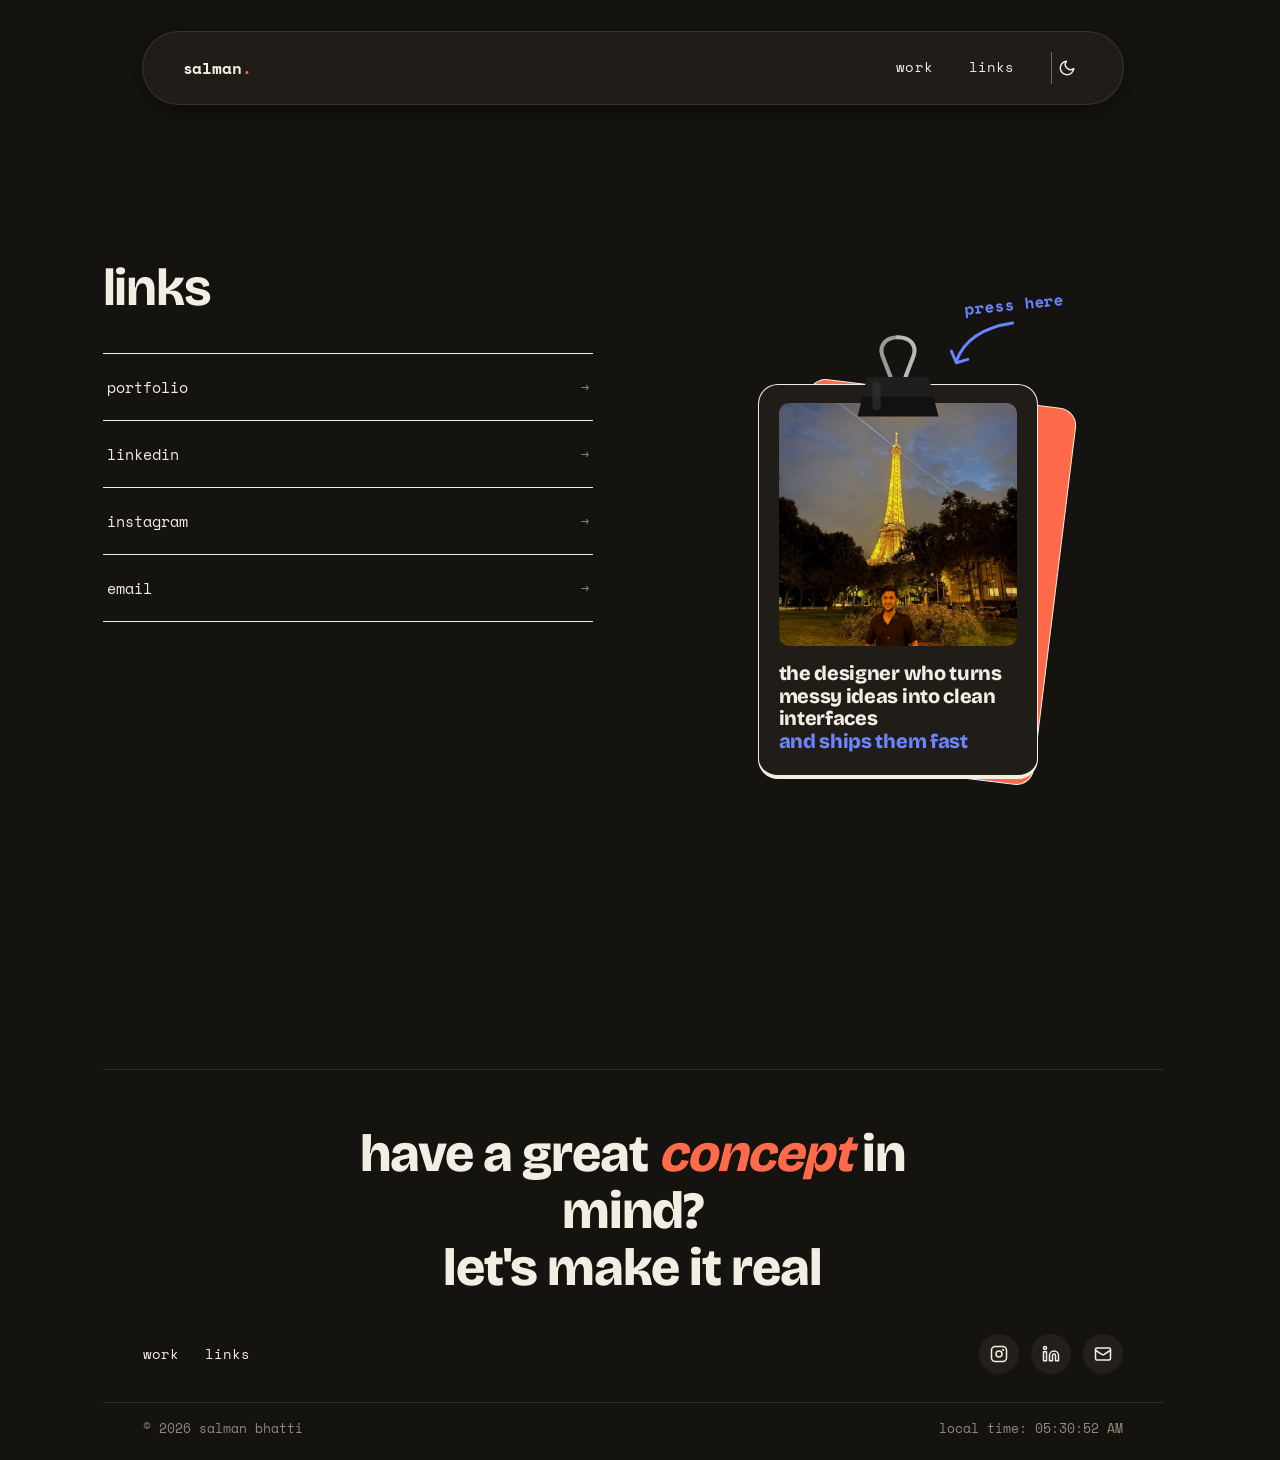
==== links.html @ 9fc9a8a1 "Portfolio site" ====
﻿<!DOCTYPE html>
<html lang="en">
<head>
<meta charset="UTF-8"/>
<meta name="viewport" content="width=device-width, initial-scale=1.0"/>
<meta name="description" content="Salman Bhatti — UX/UI Designer based in Germany. Portfolio of enterprise product design, systems, and end-to-end user experience work."/>
<title>Salman Bhatti Portfolio</title>
<link rel="icon" href="favicon.svg" type="image/svg+xml">
<link rel="icon" href="favicon-32.png" sizes="32x32" type="image/png">
<link rel="apple-touch-icon" href="apple-touch-icon.png">
<link rel="stylesheet" href="index.css">
<link rel="preconnect" href="https://fonts.googleapis.com"/>
<link rel="preconnect" href="https://fonts.gstatic.com" crossorigin/>
<link href="https://fonts.googleapis.com/css2?family=Bricolage+Grotesque:opsz,wght@12..96,400..800&family=Space+Mono:wght@400;700&display=swap" rel="stylesheet"/>
</head>
<body>
  <!-- ══ NAVBAR ══ -->
<div class="nav-wrap">
<nav id="main-nav">

  <!-- Name -->
  <a href="index.html#hero" class="sb-nav-brand">salman</a>

  <div class="sb-nav-group">

    <!-- Links -->
    <ul class="sb-nav-links">
      <li><a href="index.html#projects"><span>work</span></a></li>
      <li><a href="links.html"><span>links</span></a></li>
    </ul>

    <!-- Dark mode toggle -->
    <button type="button" class="theme-toggle" id="themeToggle" aria-label="Toggle dark mode">
      <svg class="theme-icon-sun" width="18" height="18" viewBox="0 0 24 24" fill="none" stroke="currentColor" stroke-width="2" stroke-linecap="round" stroke-linejoin="round"><circle cx="12" cy="12" r="5"/><line x1="12" y1="1" x2="12" y2="3"/><line x1="12" y1="21" x2="12" y2="23"/><line x1="4.22" y1="4.22" x2="5.64" y2="5.64"/><line x1="18.36" y1="18.36" x2="19.78" y2="19.78"/><line x1="1" y1="12" x2="3" y2="12"/><line x1="21" y1="12" x2="23" y2="12"/><line x1="4.22" y1="19.78" x2="5.64" y2="18.36"/><line x1="18.36" y1="5.64" x2="19.78" y2="4.22"/></svg>
      <svg class="theme-icon-moon" width="18" height="18" viewBox="0 0 24 24" fill="none" stroke="currentColor" stroke-width="2" stroke-linecap="round" stroke-linejoin="round"><path d="M21 12.79A9 9 0 1 1 11.21 3 7 7 0 0 0 21 12.79z"/></svg>
    </button>

  </div>
</nav>
</div>

<main class="links-main">
  <div class="links-content">
    <h1 class="links-heading">links</h1>

    <ul class="links-list">
      <li><a href="index.html">portfolio <span class="arrow">&rarr;</span></a></li>
      <li><a href="https://www.linkedin.com/in/m-salman-bhatti" target="_blank" rel="noopener noreferrer">linkedin <span class="arrow">&rarr;</span></a></li>
      <li><a href="https://www.instagram.com/salmancapturedthis/" target="_blank" rel="noopener noreferrer">instagram <span class="arrow">&rarr;</span></a></li>
      <li><a href="mailto:salman.ashraff20@gmail.com" id="linksEmailCopy">email <span class="arrow" id="linksEmailArrow">&rarr;</span></a></li>
    </ul>
  </div>

  <div class="links-showcase">
    <div class="profile-card">
      <div class="scene">

        <!-- "Press here" annotation pointing at the clip -->
        <div class="press-note">
          <span class="press-text">press here</span>
          <svg class="press-arrow" width="76" height="58" viewBox="0 0 90 70" fill="none" xmlns="http://www.w3.org/2000/svg">
            <path d="M82 6 C55 10 25 22 14 52" stroke="var(--pc-blue)" stroke-width="3.5" stroke-linecap="round" fill="none"/>
            <path d="M8 40 L14 54 L28 50" stroke="var(--pc-blue)" stroke-width="3.5" stroke-linecap="round" stroke-linejoin="round" fill="none"/>
          </svg>
        </div>

        <!-- Binder clip -->
        <svg class="clip" width="124" height="99" viewBox="0 0 150 120" fill="none" xmlns="http://www.w3.org/2000/svg">
          <path d="M75 4 C60 4 52 14 56 26 L66 52" stroke="#9a9a9a" stroke-width="5" stroke-linecap="round" fill="none"/>
          <path d="M75 4 C90 4 98 14 94 26 L84 52" stroke="#b9b9b9" stroke-width="5" stroke-linecap="round" fill="none"/>
          <path d="M38 52 L112 52 L124 100 L26 100 Z" fill="#111111"/>
          <path d="M38 52 L112 52 L118 76 L32 76 Z" fill="#1e1e1e"/>
          <rect x="44" y="58" width="10" height="34" rx="4" fill="#333" opacity="0.6"/>
        </svg>

        <!-- Fan-out cards (hidden behind until the clip is pressed) -->
        <div class="fan" aria-hidden="true">
          <div class="fan-card fc1"><img src="about/photo2.jpeg" alt="photo1" /></div>
          <div class="fan-card fc2"><img src="about/photo3.jpeg" alt="photo2" /></div>
          <div class="fan-card fc3"><img src="about/photo4.jpeg" alt="photo3" /></div>
          <div class="fan-card fc4"><img src="about/photo6.jpeg" alt="photo4" /></div>
        </div>

        <!-- Yellow card behind -->
        <div class="yellow-card"></div>

        <!-- Main white card -->
        <div class="card">
          <img class="photo" src="about/photo1.jpeg" alt="Salman Bhatti" />
          <h1 class="headline">
            The designer who turns messy ideas into clean interfaces<br />
            <span class="accent">and ships them fast</span>
          </h1>
        </div>

      </div>
    </div>
  </div>
</main>

<!-- Photo lightbox: opens when a profile-card photo is clicked -->
<div class="photo-lightbox" id="photoLightbox">
  <button type="button" class="photo-lightbox-close" id="photoLightboxClose" aria-label="Close photo">&times;</button>
  <img id="photoLightboxImg" src="" alt="" />
</div>

<footer class="site-footer" id="siteFooter">

  <div class="footer-main">
    <div>
      <p class="footer-headline">
        have a great <em id="footerCyclingWord">concept</em> in mind?<br>let's make it real
      </p>
    </div>

  </div>

  <div class="footer-links">
    <nav class="footer-nav" aria-label="Footer">
      <a href="index.html#projects">work</a>
      <a href="links.html">links</a>
    </nav>

    <div class="socials">
      <a href="https://www.instagram.com/salmancapturedthis/" target="_blank" rel="noopener noreferrer" aria-label="Instagram">
        <svg viewBox="0 0 24 24" fill="none" stroke="currentColor" stroke-width="2" stroke-linecap="round" stroke-linejoin="round"><rect x="2" y="2" width="20" height="20" rx="5"/><circle cx="12" cy="12" r="4"/><circle cx="17.5" cy="6.5" r="0.5" fill="currentColor"/></svg>
      </a>
      <a href="https://www.linkedin.com/in/m-salman-bhatti" target="_blank" rel="noopener noreferrer" aria-label="LinkedIn">
        <svg viewBox="0 0 24 24" fill="none" stroke="currentColor" stroke-width="2" stroke-linecap="round" stroke-linejoin="round"><path d="M16 8a6 6 0 0 1 6 6v7h-4v-7a2 2 0 0 0-4 0v7h-4v-7a6 6 0 0 1 6-6z"/><rect x="2" y="9" width="4" height="12"/><circle cx="4" cy="4" r="2"/></svg>
      </a>
      <a href="mailto:salman.ashraff20@gmail.com" aria-label="Email">
        <svg viewBox="0 0 24 24" fill="none" stroke="currentColor" stroke-width="2" stroke-linecap="round" stroke-linejoin="round"><rect x="2" y="4" width="20" height="16" rx="2"/><path d="m22 7-8.97 5.7a1.94 1.94 0 0 1-2.06 0L2 7"/></svg>
      </a>
    </div>
  </div>

  <div class="footer-bottom">
    <span>© 2026 salman bhatti</span>
    <span id="footerLocalTime"></span>
  </div>

</footer>

<!-- Scroll to top -->
<button type="button" class="scroll-top-btn" id="scrollTopBtn" aria-label="Scroll to top">
  <svg width="18" height="18" viewBox="0 0 24 24" fill="none" stroke="currentColor" stroke-width="2" stroke-linecap="round" stroke-linejoin="round"><path d="M12 19V5"/><path d="M5 12l7-7 7 7"/></svg>
</button>

<script src="index.js"></script>

</body>
</html>
---- index.css ----
﻿*,*::before,*::after{box-sizing:border-box;margin:0;padding:0}
:root{
  --bg: #F2EEE3;
  --bg-card: #FBF9F3;
  --ink: #181510;
  --ink-2: #3A352C;
  --ink-3: #8F8A7C;
  --ink-4: #181510;
  --ink-5: #F83B0A;
  --ink-6: #1E37D8;
  --accent: #F83B0A;
  --border: #181510;
  --serif: 'Bricolage Grotesque';
  --sans: 'Space Mono';
  --radius: 14px;
  --radius-sm: 8px;
}

/* ══ DARK MODE — toggled via .theme-toggle, persisted in localStorage ══ */
html.dark{
  --bg: #15130F;
  --bg-card: #201D18;
  --ink: #F2EEE3;
  --ink-2: #C9C3B6;
  --ink-3: #8F897C;
  --ink-4: #F2EEE3;
  --ink-5: #FF6B4A;
  --ink-6: #6B84FF;
  --accent: #FF6B4A;
  --border: #F2EEE3;
}
html.dark body{ background:var(--bg); }

html{ scroll-behavior:smooth; user-select:none; overflow-y:auto; scrollbar-gutter:stable; }
body{
  background:var(--bg);
  -webkit-font-smoothing:antialiased;
  overflow-x:hidden;
  margin:0 auto;
}

/* ══ CUSTOM CURSOR — shows the name of the section the pointer is over ══ */
.custom-cursor{
  position:fixed;
  top:0;left:0;
  z-index:99999;
  pointer-events:none;
  display:none;
  align-items:flex-start;
  gap:0;
  opacity:0;
  transition:opacity .15s ease;
  will-change:transform;
}
.custom-cursor.visible{ opacity:1; }

@media (min-width:768px){
  
  body.has-custom-cursor,
  body.has-custom-cursor *{
    cursor:none;
  }
  .custom-cursor{ display:flex; }
    .theme-icon-sun{
      margin-left : 22px;
    
  }
}
.cc-arrow{
  color:var(--ink);
  flex-shrink:0;
  filter:drop-shadow(0 2px 4px rgba(0,0,0,.25));
}
.cc-label{
  display:inline-flex;align-items:center;gap:6px;
  margin:14px 0 0 8px;
  background:var(--ink-6);
  color:var(--bg);
  font-family:var(--sans);
  font-size:13px;font-weight:700;
  text-transform:lowercase;
  padding:8px 14px;
  border-radius:999px;
  white-space:nowrap;
  box-shadow:0 6px 16px rgba(0,0,0,.2);
}
.cc-sparkle{
  color:#FFD84D;
  font-size:12px;
}

.title{
  font-family:var(--serif);
  font-weight:700;
  font-size:30px;
  letter-spacing:-.02em;
  color:var(--ink);
}

/* Small paragraph under a section's .title heading */
.section-sub{
  font-family:var(--sans);
  font-size:14px;
  line-height:1.6;
  color:var(--ink-2);
  max-width:60ch;
  margin:10px 0 0;
}
@media (min-width:390px){
  .title{ font-size:24px; }
}

/* ══════════════════════════════════════════════════════════
   MOBILE-FIRST BREAKPOINTS
   320  — small phones
   480  — large phones
   768  — tablets
   1024 — small laptops
   1280 — desktops
   1440 — large desktops
   1920 — ultra-wide
   Base rules below target small phones (320px+); each
   @media (min-width) block progressively enhances upward.
   ══════════════════════════════════════════════════════════ */

/* side gutter: phones and tablets (it used to stop at 390px, so wider phones touched the edges) */
@media (max-width:767px){ body{ padding:0 20px; } }
@media (min-width:768px) and (max-width:1023px){ body{ padding:0 40px; } }
@media (min-width:1024px){ body{ max-width:1000px; } }
@media (min-width:1280px){ body{ max-width:1060px; } }
@media (min-width:1440px){ body{ max-width:960px; } }
@media (min-width:1920px){ body{ max-width:960px; } }

/* ══ NAV ══
   The pill always contrasts the page: background:var(--ink) / text:var(--bg).
   Since html.dark already flips --ink <-> --bg site-wide, the pill inverts
   itself for free in dark mode — no separate dark-mode nav rules needed. */
.nav-wrap{
  position:sticky;
  top:12px;
  z-index:100;
  padding:20px 40px;
  max-width:1200px;
  margin:12px auto 0;
}
#main-nav{
  display:flex;
  justify-content:space-between;
  align-items:center;
  padding:20px 40px;
  border-radius:100px;
  background:var(--ink);
  box-shadow:0 4px 20px rgba(0,0,0,.06);
  transition:
    padding .3s ease,
    box-shadow .3s ease,
    background .4s ease,
    transform .45s cubic-bezier(.22,1,.36,1),
    opacity .3s ease;
}
#main-nav.is-scrolled{
  padding:20px 40px;
  box-shadow:0 10px 32px rgba(24,21,16,.18);
}
#main-nav.is-hidden{
  transform:translateY(-140%);
  opacity:0;
  pointer-events:none;
}

.sb-nav-brand{
  font-family:var(--sans);
  font-weight:800;
  font-size:16px;
  letter-spacing:-.01em;
  color:var(--bg);
  text-decoration:none;
  white-space:nowrap;
  position:relative;
  
  transition:color .2s ease;
}
/* SB monogram in the nav brand; takes the brand's text colour */
.sb-nav-brand{ display:inline-flex; align-items:center; }
.sb-nav-mark{
  display:inline-block;
  height:1.5em; aspect-ratio:935 / 1287;
  margin-right:.5em;
  background:currentColor;
  -webkit-mask:url(sb-logo.svg) center / contain no-repeat;
          mask:url(sb-logo.svg) center / contain no-repeat;
}
/* accent dot after the name — lights up on hover */
.sb-nav-brand::after{
  content:'.';
  color:var(--accent);
  transition:text-shadow .25s ease;
}
.sb-nav-brand:hover::after{ text-shadow:0 0 12px var(--accent); }

.sb-nav-group{
  display:flex;align-items:center;gap:10px;
}

.sb-nav-links{
  display:flex;align-items:center;gap:8px;list-style:none;
}
.sb-nav-links li a{
  position:relative;
  display:flex;align-items:center;
  overflow:hidden;
  font-family:var(--sans);
  font-size:11px;font-weight:400;
  text-transform:lowercase;
  letter-spacing:.01em;
  color:var(--bg);
  text-decoration:none;
  white-space:nowrap;
  padding-bottom:4px;
  transition:color .2s ease;
}
.sb-nav-links li a::after{
  content:'';
  position:absolute;
  left:0;bottom:0;
  width:100%;
  height:1px;
  background:var(--accent);
  transform:scaleX(0);
  transform-origin:left;
  transition:transform .25s ease;
}
.sb-nav-links li a:hover{ color:var(--accent); }
.sb-nav-links li a:hover::after,
.sb-nav-links li a.is-active::after{ transform:scaleX(1); }
.sb-nav-links li a.is-active{ color:var(--accent); }

/* rolling label: original slides up, accent clone rolls in from below */
.sb-nav-links li a span{
  display:block;
  transition:transform .3s cubic-bezier(.22,1,.36,1);
}
.sb-nav-links li a .roll-clone{
  position:absolute;
  left:0;top:100%;
  color:var(--accent);
}
.sb-nav-links li a:hover span{ transform:translateY(-100%); }
.sb-nav-links li a svg{ display:none }

@media (max-width:390px){
  .sb-nav-brand{ font-size:14px; text-align: left; }
  .sb-nav-group{ gap:20px; }
  .sb-nav-links{ gap:18px; }
  .sb-nav-links li a{ font-size:12px; }
   .theme-toggle{margin-right: 18px;}
}

/* On mobile the nav becomes two genuinely separate elements: a plain
   brand label up top (no pill, scrolls with the page) and a floating
   pill "dock" pinned to the bottom of the viewport with the links +
   toggle. .sb-nav-group is pulled out of #main-nav's flow via
   position:fixed — it becomes its own element regardless of DOM
   nesting, so no HTML changes are needed for this to work. */
@media (max-width:767px){
  .nav-wrap{
    position:static;
    padding:0;
    margin:0;
    max-width:none;
  }
  #main-nav{
    justify-content:left;
    padding:20px 40px;
    background:none;
    box-shadow:none;
    border-radius:0;
  }
  #main-nav.is-scrolled,
  #main-nav.is-hidden{
    padding:20px 0;
    box-shadow:none;
    transform:none;
    opacity:1;
    pointer-events:auto;
  }
  .sb-nav-brand{ color:var(--ink); }
  .sb-nav-brand::after{ color:var(--accent); }

  .sb-nav-group{
    position:fixed;
    left:50%;bottom:16px;
    transform:translateX(-50%);
    z-index:100;
    width: 70%;
    gap:20px;
    padding:12px 20px;
    background:var(--ink);
    border-radius:999px;
    box-shadow:0 10px 30px rgba(24,21,16,.25);
    display: flex;
    justify-content: center;
  }
  .sb-nav-links{ gap:14px; }
  .sb-nav-email{ display:none !important; }

  /* No mouse on mobile — hover states just get "stuck" after a tap,
     so the hover-only effects (rolling label, glow, color shifts) are
     switched off here. :active (real tap feedback) is untouched. */
  .sb-nav-brand:hover::after{ text-shadow:none; }
  .sb-nav-links li a:hover{ color:var(--bg); }
  .sb-nav-links li a:hover::after{ transform:scaleX(0); }
  .sb-nav-links li a:hover span{ transform:none; }
  .theme-toggle:hover{ color:var(--bg); }
}

/* Dark mode toggle — icons cross-fade/rotate through each other */
.theme-toggle{
  position:relative;
  display:flex;align-items:center;justify-content:center;
  width:32px;height:32px;
  border:none;
  border-left:1px solid rgba(242,238,227,.35);
  background:none;
  padding:0;flex-shrink:0;
  color:var(--bg);
  cursor:pointer;

  transition:color .2s ease, transform .25s cubic-bezier(.34,1.4,.44,1);
}
.theme-toggle:hover{ color:var(--accent); }
.theme-toggle:active{ transform:scale(.85); }
.theme-toggle svg{
  position:absolute;
  left:50%;top:50%;
  translate:-50% -50%;
  transition:transform .45s cubic-bezier(.34,1.4,.44,1), opacity .25s ease;
}
.theme-icon-sun{ opacity:1; transform:rotate(0) scale(1); }
.theme-icon-moon{ opacity:0; transform:rotate(-90deg) scale(.4); }
html.dark .theme-icon-sun{ opacity:0; transform:rotate(90deg) scale(.4); }
html.dark .theme-icon-moon{ opacity:1; transform:rotate(0) scale(1); }

/* Email chip — hidden below tablet width so it can't crowd the compact
   mobile nav (brand + links + toggle already fit tightly on small phones) */
.sb-nav-email{
  display:none;
  position:relative;
  align-items:center;gap:8px;
  padding:7px 14px;
  border:1.5px solid rgba(242,238,227,.35);
  border-radius:999px;
  font-family:var(--sans);
  font-size:11px;font-weight:400;
  color:var(--bg);
  text-decoration:none;flex-shrink:0;
  white-space:nowrap;
  cursor:pointer;
  transition:background .2s ease, border-color .2s ease, box-shadow .3s ease;
}
.sb-nav-email::before{
  content:'';
  width:6px;height:6px;border-radius:50%;
  background:var(--accent);
  flex-shrink:0;
  animation:sb-dot-breathe 2.2s ease-in-out infinite;
}
@keyframes sb-dot-breathe{
  0%,100%{ box-shadow:0 0 0 0 rgba(255,90,60,.5); }
  50%{ box-shadow:0 0 8px 2px rgba(255,90,60,.55); }
}
.sb-nav-email:hover{
  background:rgba(255,90,60,.12);
  border-color:var(--accent);
  box-shadow:0 0 16px 2px rgba(255,90,60,.35);
}
.sb-nav-email.is-copied{ border-color:var(--accent); }
.sb-nav-email svg{ display:none }

/* keyboard focus (was missing) */
.sb-nav-brand:focus-visible,
.sb-nav-links li a:focus-visible,
.theme-toggle:focus-visible,
.sb-nav-email:focus-visible{
  outline:2px solid var(--accent);
  outline-offset:3px;
  border-radius:4px;
}
.sb-nav-email:focus-visible{ border-radius:999px; }

@media (min-width:768px){
 
  .sb-nav-brand{ font-size:16px }
  .sb-nav-group{ gap:32px }
  .sb-nav-links{ gap:28px }
  .sb-nav-links li a{ font-size:14px }
  .sb-nav-email{ display:inline-flex; padding:8px 16px; font-size:12px; }
}

@media (min-width:1024px){
  .sb-nav-links{ gap:32px }
}

@media (min-width:1280px){
  .sb-nav-group{ gap:36px }
  .sb-nav-links{ gap:36px }
  #main-nav{
    padding: 20px 40px;
  }
  .nav-wrap{
        padding: 20px 40px;

  }

}

@media (min-width:1440px){
  .sb-nav-brand{ font-size:18px }
  .sb-nav-links li a{ font-size:15px }
  .sb-nav-email{ padding:9px 18px; font-size:13px }

}

@media (min-width:1920px){
  .sb-nav-group{ gap:44px }
  .sb-nav-links{ gap:44px }
}

@media (prefers-reduced-motion:reduce){
  #main-nav,
  .sb-nav-links li a span,
  .theme-toggle svg,
  .sb-nav-email{ transition:none; }
  .sb-nav-email::before{ animation:none; }
}

/* ══ HERO ══ */
#hero{
  position:relative;
  height:100vh;
  display:flex;
  flex-direction:column;
  justify-content:center;
  align-items:center;
  overflow:hidden;
  pointer-events:none;
}

.hero-inner{
  position:relative;
  pointer-events:auto;
  text-align:center;
}

.hero-name-row{
  position:relative;
  margin-bottom:24px;
}

.hero-name{
  font-family:var(--serif);
  font-weight:700;
  font-size:60px;
  line-height:0.95;
  letter-spacing:-.02em;
  text-transform:lowercase;
  text-align:center;
  color:var(--ink);
}
.hero-note{
  display:inline-flex;align-items:center;gap:6px;
  font-family:var(--sans);
  font-size:16px;
  color:var(--ink-5);
  white-space:nowrap;
}
.hero-name-row .hero-note{
  display:none;
  position:absolute;
  left:120%;top:50%;
  transform:translateY(-50%);
}
.hero-note-arrow{ flex-shrink:0 }

.hero-desc{
  font-family:var(--sans);
  font-size:14px;
  line-height:1.6;
  color:var(--ink-2);
  max-width:52ch;
  margin:0 auto 20px;
}

.hero-clock{
  font-family:var(--sans);
  font-size:12px;
  color:var(--ink-3);
  margin:0 0 32px;
}

.hero-availability{
  display:flex;
  width:fit-content;
  align-items:center;
  gap:8px;
  font-family:var(--sans);
  font-size:12px;
  line-height:1.4;
  color:var(--ink);
  background:var(--bg-card);
  border:1px solid var(--border);
  border-radius:999px;
  padding:6px 14px;
  margin:0 auto 22px;
  max-width:100%;
}
.hero-availability-dot{
  width:8px;height:8px;
  flex-shrink:0;
  border-radius:50%;
  background:#2FA84F;
  box-shadow:0 0 0 3px rgba(47,168,79,.18);
}
@media (min-width:768px){ .hero-availability{ font-size:13px } }

.hero-cta-row{
  display:flex;align-items:center;
  justify-content:center;
  flex-direction:column;
  gap:16px 20px;
}
.hero-cta-btn{
  display:inline-flex;align-items:center;justify-content:center;
  background:var(--ink);
  color:var(--bg);
  font-family:var(--sans);font-size:13px;font-weight:700;
  padding:14px 26px;
  border-radius:999px;
  text-decoration:none;
  transition:transform .2s ease;
  margin-bottom:30px;
}
.hero-cta-btn:hover{ transform:translateY(-2px); background:var(--accent); }
.hero-email-row{
  display:flex; flex-direction:column;justify-content:center;
  align-items:center;flex-wrap:wrap;
  gap:10px;
}

.hero-cta-email{
  font-family:var(--sans);
  font-size:12px;
  color:var(--ink);
  text-decoration:none;
  opacity:.8;
}
.hero-cta-email:hover{ opacity:1; text-decoration:underline; }

.images{
  position:absolute;
  inset:0;
  z-index:0;
  pointer-events:none;
}

.img-swap{
  position:absolute;
  display:block;
  aspect-ratio:1/1;
  pointer-events:auto;
}
.img-swap img{
  position:absolute;
  inset:0;
  width:100%;
  height:auto;
  object-fit:cover;
  transition:opacity .35s ease;
}
.img-swap .img-hover{ opacity:0; }
.img-swap:hover .img-base{ opacity:0; }
.img-swap:hover .img-hover{ opacity:1; }

.img-camera{ top:14%;left:6%;width:90px;transform:rotate(-8deg); }
.img-airpods-max{ top:40%;left:6%;width:70px;transform:rotate(5deg); }
.img-spiderman{ top:15%;right:8%;width:70px;transform:rotate(7deg); }
.img-coke{ bottom:14%;left:10%;width:64px;transform:rotate(6deg); }
.img-cookie{ bottom:44%;right:10%;width:64px;transform:rotate(8deg); }
.img-tea{ bottom:10%;right:5%;width:78px;transform:rotate(-6deg); }

@media (min-width:390px){
  .img-camera{ width:50px;left:0%;top:10% }
  .img-airpods-max{ top:30%;left:0%;width:50px; }
  .img-spiderman{ top:10%;right:0%;width:50px; }
  .img-coke{ top:60%;left:0%;width:50px; }
  .img-cookie{ top:30%;right:0%;width:50px; }
  .img-tea{ top:60%;right:0%;width:50px; }
}

@media (min-width:768px){
  .img-camera{ width:100px; }
  .img-airpods-max{ width:100px;left:2%;top:45%; }
  .img-spiderman{ width:100px;right:4%; }
  .img-coke{ width:74px; }
  .img-cookie{ width:100px; right:6%;top:45%; }
  .img-tea{ width:100px; right:3%;top:78%; }
}

@media (min-width:1024px){
  .img-camera{ top:14%;left:6%;width:120px; }
  .img-airpods-max{ top:40%;left:6%;width:120px; }
  .img-spiderman{ top:15%;left:80%;width:120px; }
  .img-coke{ bottom:14%;left:10%;width:90px; }
  .img-cookie{ top:46%;right:10%;width:120px; }
  .img-tea{ bottom:10%;right:5%;width:120px; }
}

@media (min-width:1280px){
  .img-camera{ width:130px; }
  .img-airpods-max{ width:130px;top:35%; }
  .img-spiderman{ width:130px;left:85%; }
  .img-coke{ width:100px;top:66%; }
  .img-cookie{ width:130px; right:5%;top:38%; }
  .img-tea{ width:130px;top:72%; }
}

@media (min-width:1920px){
  .img-camera{ width:160px; }
  .img-airpods-max{ width:160px; left:2%; }
  .img-spiderman{ width:160px; }
  .img-coke{ width:120px; }
  .img-cookie{ width:160px;right:1% }
  .img-tea{ width:160px; }
}

@media (min-width:390px){
  #hero{ height:80vh; }
  .hero-name{ font-size:44px }
  .hero-desc{ font-size:14px; max-width:28ch; }
  .hero-cta-row .hero-note-reply{ display:none;margin-right:0; }
}

@media (min-width:768px){
  .hero-name{ font-size:50px }
  .hero-name-row .hero-note{ display:none; }
  .hero-cta-row .hero-note-reply{ display:none; }
}

@media (min-width:1024px){
   #hero{ height:110vh; }
  .hero-name-row .hero-note{ left:100%; display:inline-flex; }
  .hero-cta-row .hero-note-reply{ display:inline-flex; }
  .hero-name{ font-size:54px }
  .hero-desc{ font-size:15px }
  .hero-clock{ font-size:13px }
}

@media (min-width:1280px){
  .hero-name-row .hero-note{ display:inline-flex; }
  .hero-cta-row .hero-note-reply{ display:inline-flex; }
  .hero-name{ font-size:78px }
  .hero-desc{ font-size:16px;max-width:56ch }
  .hero-cta-btn{ font-size:14px;padding:16px 30px }
  .hero-name-row .hero-note{ font-size:18px; }
}

@media (min-width:1440px){
  .hero-name-row .hero-note{ display:inline-flex; }
  .hero-cta-row .hero-note-reply{ display:inline-flex; }
  .hero-name{ font-size:85px }
}

@media (min-width:1920px){
  .hero-name-row .hero-note{
    left:100%;top:50%;
  }
  .hero-cta-row .hero-note-reply{ display:inline-flex; }
  .hero-name{ font-size:96px }
  .hero-desc{ max-width:60ch }
}

/* ══ STATS ══ */

.stats-row{
  display:grid;
  grid-template-columns:1fr 1fr;
  gap:28px 20px;
}
.stat-item{
  display:flex;
  flex-direction:column;
  align-items:center;
  text-align:center;
  padding:0 12px;
}

.stat-number{
  font-family:var(--serif);
  font-weight:700;
  font-size:37px;
  color:var(--ink-5);
  line-height:1;
  margin-bottom:8px;
}

.stat-label{
  font-family:var(--sans);
  font-size:14px;
  color:var(--ink-2);
  text-transform:lowercase;
  letter-spacing:.02em;
}

@media (min-width:390px){
  #stats{ margin:64px 0 }
  .stats-row{ gap:24px 16px; }
  .stat-item{ align-items:start;text-align:left;padding:0 2px; }
}

@media (min-width:768px){
  #stats{ margin:72px 0 }
  .stats-row{
    display:flex;
    flex-wrap:wrap;
    justify-content:center;
  }
  .stat-item{
    flex:1 1 160px;
    align-items:center;
    text-align:center;
    padding:0 24px;
  }
  .stat-number{ font-size:44px; }
  .stat-label{ font-size:14px; }
}

@media (min-width:1024px){
  #stats{ margin:100px 0 }
  .stat-item{ padding:0 24px; }
  .stat-number{ font-size:48px; }
}

@media (min-width:1280px){
  .stat-number{ font-size:52px; }
}

@media (min-width:1440px){
  .stat-label{ font-size:14px; }
}

@media (min-width:1920px){
  .stat-item{ padding:0 40px; }
  .stat-number{ font-size:56px; }
}

/* ══ EXPERIENCE: list / timeline toggle ══ */

.exp-head{
  display:flex;
  align-items:center;
  justify-content:space-between;
  flex-wrap:wrap;
  gap:16px;
  margin-bottom:80px;
}
@media (min-width:390px){
  .exp-head{ flex-direction:column; align-items:start; }
}

.exp-toggle-wrap{
  display:flex;
  align-items:center;
  gap:14px;
}
.exp-try-note{
  display:inline-flex;align-items:center;gap:6px;
  font-family:var(--sans);
  font-size:15px;
  color:var(--ink-5);
  white-space:nowrap;
}
@media (max-width:390px){
  .exp-try-note{ display:none; }
}
.exp-toggle{
  display:inline-flex;
  background:var(--bg-card);
  border:1px solid var(--ink);
  border-radius:999px;
  padding:3px;
  gap:2px;
}
.exp-toggle-btn{
  border:none;
  background:none;
  font-family:var(--sans);
  font-size:12px;font-weight:600;
  text-transform:lowercase;
  color:var(--ink-3);
  padding:8px 18px;
  border-radius:999px;
  cursor:pointer;
  transition:background .2s ease, color .2s ease;
}
.exp-toggle-btn.active{
  background:var(--ink);
  color:var(--bg);
}
@media (min-width:390px){
  .exp-toggle-btn{ padding:8px 20px; }
}

/* List view */
.exp-list{
  display:flex;
  flex-direction:column;
}
.exp-list[hidden]{ display:none; }
.exp-row{
  position:relative;
  display:grid;
  grid-template-columns:20px 1fr auto;
  align-items:start;
  column-gap:16px;
  padding:20px 0;
  cursor:pointer;
}
.exp-row:first-child{ padding-top:0; }
.exp-row::before{
  content:'';
  position:absolute;
  top:0;bottom:-40px;
  left:10px;
  width:1px;
  background:rgba(24,21,16,.15);
}
.exp-row:last-child::before{ display:none; }
.exp-row-line{
  display:flex;
  justify-content:center;
  align-self:stretch;
  position:relative;
}
.exp-dot{
  width:8px;height:8px;
  border-radius:50%;
  background:var(--ink);
  margin-top:6px;
  z-index:1;
}
.exp-row.expanded .exp-dot{ background:var(--accent); }
.exp-logo{
  width:44px;height:44px;
  border-radius:12px;
  display:flex;align-items:center;justify-content:center;
  font-size:20px;
  color:var(--ink);
  flex-shrink:0;
}
.exp-logo img{
  width:32px;height:auto;
}
.exp-row-main{ min-width:0; }
.exp-row-top{
  display:flex;
  align-items:flex-start;
  justify-content:space-between;
  gap:12px;
  cursor:pointer;
}
.exp-role{
  font-family:var(--serif);
  font-weight:700;
  font-size:18px;
  text-transform:lowercase;
  color:var(--ink);
  margin:0 0 2px;
}
.exp-company{
  font-family:var(--sans);
  font-size:13px;
  color:var(--ink-2);
  text-transform:lowercase;
  margin:0;
}
.exp-chevron{
  border:none;
  background:none;
  color:var(--ink-3);
  cursor:pointer;
  padding:4px;
  flex-shrink:0;
  opacity:0;
  transition:opacity .2s ease, transform .25s ease;
}
.exp-row:hover .exp-chevron,
.exp-row.expanded .exp-chevron{ opacity:1; }
.exp-row.expanded .exp-chevron{ transform:rotate(180deg); }
@media (max-width:390px){
  /* Other rows open their details in the bottom sheet instead of expanding
     inline, so the inline expand chevron is misleading there. */
  .exp-row:not(.current) .exp-chevron{ display:none; }
}
.exp-row-details{
  overflow:hidden;
  max-height:0;
  transition:max-height .3s ease;
}
.exp-row.expanded .exp-row-details{ max-height:320px; }
.exp-summary{
  font-family:var(--sans);
  font-size:13px;
  line-height:1.6;
  color:var(--ink-2);
  margin:14px 0 8px;
}
.exp-bullets{
  list-style:none;
  display:flex;
  flex-direction:column;
  gap:6px;
}
.exp-bullets li{
  font-family:var(--sans);
  font-size:14px;
  line-height:1.5;
  color:var(--ink-2);
  padding-left:16px;
  position:relative;
}
.exp-bullets li::before{
  content:'*';
  position:absolute;left:0;
  color:var(--ink-5);
}
.exp-date-wrap{
  grid-column:auto;
  display:flex;
  align-items:center;
  justify-content:flex-end;
  gap:8px;
  white-space:nowrap;
  padding-top:6px;
}
.exp-date{
  font-family:var(--sans);
  font-size:11px;
  color:var(--ink-3);
  text-align:right;
}
@media (max-width:390px){
  .exp-row .exp-date{ display:none; }
}

/* Mobile details sheet — 390px breakpoint */
.exp-sheet{
  position:fixed;
  inset:0;
  z-index:2000;
  display:flex;
  align-items:flex-end;
  justify-content:center;
  opacity:0;
  pointer-events:none;
  transition:opacity .25s ease;
}
.exp-sheet.open{
  opacity:1;
  pointer-events:auto;
}
.exp-sheet-backdrop{
  position:absolute;
  inset:0;
  background:rgba(24,21,16,.45);
}
.exp-sheet-panel{
  position:relative;
  width:100%;
  max-width:520px;
  max-height:80vh;
  overflow-y:auto;
  background:var(--bg-card);
  border:1px solid var(--border);
  border-bottom:none;
  border-radius:20px 20px 0 0;
  padding:14px 24px 32px;
  box-shadow:0 -8px 30px rgba(0,0,0,.2);
  transform:translateY(100%);
  transition:transform .3s ease;
}
.exp-sheet.open .exp-sheet-panel{
  transform:translateY(0);
}
.exp-sheet-handle{
  width:36px;height:4px;
  border-radius:999px;
  background:var(--ink-2);
  opacity:.4;
  margin:0 auto 18px;
}
.exp-sheet-head{ padding-right:24px; }
.exp-sheet-head .exp-date{
  display:block;
  text-align:left;
  margin-top:8px;
}
.exp-sheet-body .exp-summary{ margin-top:14px; }
@media (min-width:390px){
  #experienceSection{ margin:100px 0 }
}
@media (min-width:768px){
  #experienceSection{ margin:72px 0 }
}

@media (min-width:1024px){
  #experienceSection{ margin:100px 0 }
  .exp-section{ margin:100px 0px; }
  .exp-role{ font-size:19px; }
  .exp-timeline-block{ padding:0 14px; }
}

@media (min-width:1280px){
  .exp-role{ font-size:20px; }
}

@media (min-width:1440px){
  .exp-timeline-name{ font-size:14px; }
  .exp-timeline-role{ font-size:12px; }
}

@media (min-width:1920px){
  .exp-role{ font-size:21px; }
}

/* Timeline view */
.exp-timeline-scroll{
  overflow-x:auto;
  overflow-y:hidden;
  cursor:grab;
  padding:80px 0 8px;
  scrollbar-width:none;
}
.exp-timeline-scroll::-webkit-scrollbar{ display:none; }
.exp-timeline-scroll.dragging{ cursor:grabbing; }
.exp-timeline-track{
  position:relative;
  width:max(700px, 100%);
  height:170px;
}
.exp-timeline-gridline{
  position:absolute;
  top:0;bottom:24px;
  width:1px;
  background:rgba(24,21,16,.1);
}
/* Pale bar behind the main lane, spanning the whole career-to-date span */
.exp-timeline-highlight{
  position:absolute;
  top:20px;
  height:56px;
  border-radius:14px;
  background:var(--accent);
  opacity:.35;
}
.exp-timeline-item{
  position:absolute;
  top:20px;
  height:56px;
}
.exp-timeline-block{
  position:relative;
  width:100%;
  height:100%;
  border-radius:14px;
  background:var(--bg-card);
  border:1px solid rgba(24,21,16,.12);
  display:flex;
  align-items:center;
  gap:10px;
  padding:0 12px;
  overflow:hidden;
  white-space:nowrap;
  cursor:default;
}
.exp-timeline-block.icon-only{
  justify-content:center;
  padding:0;
}

.exp-timeline-tooltip{
  position:absolute;
  bottom:calc(100% + 10px);
  left:50%;
  display:flex;
  flex-direction:column;
  justify-content:left;
  align-items:start;
  gap:3px;
  background:#FBF9F3;
  color:#181510;
  padding:8px 12px;
  border-radius:8px;
  white-space:nowrap;
  opacity:0;
  pointer-events:none;
  transform:translateX(-50%) translateY(6px) scale(.85);
  transform-origin:bottom center;
  transition:opacity .18s ease, transform .18s ease;
  box-shadow:0 8px 20px rgba(0,0,0,.15);
  z-index:10;
}
.exp-timeline-item:hover .exp-timeline-tooltip{
  opacity:1;
  transform:translateX(-50%) translateY(0) scale(1);
}
.exp-timeline-item:hover .exp-timeline-block{
  border-color:var(--ink);
}
.tt-company{
  font-family:var(--serif);
  font-weight:700;
  font-size:12px;
  text-transform:lowercase;
}
.tt-role{
  font-family:var(--sans);
  font-size:11px;
  text-transform:lowercase;
  opacity:.7;
}
.tt-duration{
  font-family:var(--sans);
  font-size:10px;
  opacity:.55;
}
.exp-timeline-logo{
  width:36px;height:36px;
  border-radius:10px;
  display:flex;align-items:center;justify-content:center;
  font-size:16px;
  color:var(--ink);
  flex-shrink:0;
}
.exp-timeline-text{
  display:flex;
  flex-direction:column;
  min-width:0;
}
.exp-timeline-name{
  font-family:var(--serif);
  font-size:13px;font-weight:700;
  color:var(--ink);
  text-transform:lowercase;
  line-height:1.2;
}
.exp-timeline-role{
  font-family:var(--sans);
  font-size:11px;
  color:var(--ink-3);
  text-transform:lowercase;
  line-height:1.2;
}
.exp-timeline-now{
  position:absolute;
  top:0;bottom:24px;
  width:1px;
  border-left:1px dashed var(--ink-5);
}
.exp-now-label{
  position:absolute;
  top:-18px;left:50%;
  transform:translateX(-50%);
  font-family:var(--sans);
  font-size:10px;font-weight:700;
  color:var(--ink-5);
  white-space:nowrap;
}
.exp-timeline-year{
  position:absolute;
  bottom:4px;
  transform:translateX(-50%);
  font-family:var(--sans);
  font-size:10px;
  color:var(--ink-3);
}
.exp-timeline-year.faded{ opacity:.4; }
.exp-timeline-year.edge-left{ transform:translateX(0); }
.exp-timeline-year.edge-right{ transform:translateX(-100%); }
.exp-timeline-hint{
  font-family:var(--sans);
  font-size:13px;
  color:var(--ink-3);
  text-align:center;
  margin-top:12px;
}

/* ══ STACK ══ */

.stack-head{
  margin-bottom:80px;
}

.stack-sub{
  font-family:var(--sans);
  font-size:14px;
  color:var(--ink-2);
  margin:0 0 40px;
}
.stack-group{ margin-bottom:32px; }
.stack-group:last-child{ margin-bottom:0; }
.stack-cat{
  font-family:var(--sans);
  font-size:13px;font-weight:700;
  letter-spacing:.12em;
  text-transform:uppercase;
  color:var(--ink-3);
  margin:0 0 16px;
}
.stack-icons{
  display:flex;
  flex-wrap:wrap;
  align-items:center;
  gap:12px;
}
.stack-icon{
  position:relative;
  display:flex;align-items:center;justify-content:center;
  width:60px;height:60px;
  border-radius:14px;
  background:white;
  color:var(--ink-2);
  font-size:24px;
  flex-shrink:0;
  cursor:default;
  transition:transform .2s ease, box-shadow .2s ease, background .2s ease;
}
.stack-icon img{
  position:relative;
  display:flex;align-items:center;justify-content:center;
  width:60px;height:60px;
  border-radius:14px;
  color:var(--ink-2);
  font-size:24px;
  flex-shrink:0;
  cursor:default;
  transition:transform .2s ease, box-shadow .2s ease, background .2s ease;
}
.stack-icon:hover{
  transform:translateY(-3px);
  box-shadow:0 8px 18px rgba(0,0,0,.16);
  z-index:5;
}

.stack-icon::after{
  content:attr(data-tool);
  position:absolute;
  bottom:calc(100% + 10px);
  left:50%;
  background:var(--ink);
  color:var(--bg);
  font-family:var(--sans);
  font-size:11px;
  font-weight:500;
  padding:5px 10px;
  border-radius:6px;
  white-space:nowrap;
  opacity:0;
  pointer-events:none;
  transform:translateX(-50%) translateY(6px) scale(.85);
  transform-origin:bottom center;
  transition:opacity .18s ease, transform .18s ease;
}
.stack-icon:hover::after{
  opacity:1;
  transform:translateX(-50%) translateY(0) scale(1);
}
.stack-more{
  display:inline-flex;
  align-items:center;
  height:60px;
  font-family:var(--sans);
  font-size:16px;
  color:var(--ink-5);
  white-space:nowrap;
  cursor:default;
  transition:transform .2s ease;
}
.stack-more:hover{
  transform:scale(1.12);
}

@media (min-width:390px){
  .stack-head{ margin-bottom:40px; }
  #stack{ margin:100px 0 }
  .stack-cat{ font-size:13px; margin:0 0 26px; }
  .stack-icon{ display:flex; justify-content:center;width:44px;height:44px;font-size:26px }
  .stack-icon img{ display:flex; justify-content:center; align-items:center;width:34px;height:34px; }
}

@media (min-width:768px){
  #stack{ margin:72px 0 }
  .stack-title{ font-size:36px }
  .stack-icons{ gap:16px }
  .stack-icon{ width:68px;height:68px;font-size:28px }
}

@media (min-width:1024px){
  #stack{ margin:100px 0 }
  .stack-icon{ width:72px;height:72px;font-size:30px }
}

@media (min-width:1280px){
  .stack-title{ font-size:40px }
  .stack-icon{ width:76px;height:76px }
}

@media (min-width:1440px){
  .stack-icon{ width:80px;height:80px;font-size:32px }
}

@media (min-width:1920px){
  .stack-head{ margin-bottom:40px; }
  .stack-title{ font-size:44px }
  .stack-icon{ width:88px;height:88px;font-size:34px }
}

/* ══ TESTIMONIALS ══ */

.sb-test-header{
  margin-bottom:80px;
}

/* Ticker wrap */
.sb-test-ticker-wrap{
  overflow:hidden;
  cursor:grab;
  -webkit-mask-image:linear-gradient(to right, transparent 0%, black 6%, black 94%, transparent 100%);
  mask-image:linear-gradient(to right, transparent 0%, black 6%, black 94%, transparent 100%);
}
.sb-test-ticker-wrap:active{ cursor:grabbing }

.sb-test-track{
  display:flex;
  gap:16px;
  width:max-content;
  padding:16px 0;
  will-change:transform;
}

.sb-test-card{
  display:flex;
  flex-direction:column;
  gap:16px;
  background:var(--bg-card);
  padding:24px;
  width:280px;
  max-height:280px;
  overflow:hidden;
  flex-shrink:0;
  border:1px solid var(--ink);
  border-bottom:4px solid var(--ink);
  border-radius:20px;
  cursor:pointer;
  transition:transform .2s ease, box-shadow .2s ease, border-bottom-color .2s ease;
}
.sb-test-card:hover{
  transform:translateY(-4px);
  box-shadow:0 16px 32px rgba(0,0,0,.12);
  border-bottom-color:var(--accent);
}

.sb-test-person{
  display:flex;
  align-items:center;
  gap:12px;
}
.sb-test-photo{
  width:44px;height:44px;
  border-radius:50%;
  object-fit:cover;
  flex-shrink:0;
}
.sb-test-name{
  font-family:var(--serif);
  font-weight:700;
  font-size:14px;
  color:var(--ink);
  text-transform:lowercase;
  line-height:1.3;
}
.sb-test-role{
  font-family:var(--sans);
  font-size:11px;
  text-transform:lowercase;
  color:var(--ink-3);
  margin-top:2px;
}

.sb-test-quote{
  flex:1;
}
.sb-test-quote p{
  font-family:var(--sans);
  font-size:14px;
  line-height:1.6;
  color:var(--ink-2);
  margin:0;
  display:-webkit-box;
  -webkit-box-orient:vertical;
  -webkit-line-clamp:6;
  line-clamp:6;
  overflow:hidden;
}
.sb-test-more{
  display:inline-flex;
  align-items:center;
  gap:6px;
  margin-top:8px;
  font-family:var(--sans);
  font-size:11px;
  font-weight:700;
  color:var(--ink-5);
  pointer-events:none;
}
.sb-test-more svg{ flex-shrink:0; }

@media (min-width:390px){
  #testimonials{ margin:100px 0 }
  .sb-test-header{ margin-bottom:40px }
  .sb-test-title{ font-size:26px }
  .sb-test-sub{ font-size:13px }
  .sb-test-card{ width:300px }
  .sb-test-quote p{ font-size:14px }
}

@media (min-width:768px){
  #testimonials{ margin:72px 0 }
  .sb-test-header{ margin-bottom:48px }
  .sb-test-title{ font-size:32px }
  .sb-test-sub{ font-size:14px }
  .sb-test-track{ gap:20px;padding:20px 0 }
  .sb-test-card{ width:320px }
}

@media (min-width:1024px){
  #testimonials{ margin:100px 0px }
  .sb-test-title{ font-size:40px }
}

@media (min-width:1280px){
  .sb-test-title{ font-size:48px }
  .sb-test-track{ gap:24px;padding:20px 0 }
}

@media (min-width:1440px){
  .sb-test-title{ font-size:52px }
}

@media (min-width:1920px){
  .sb-test-title{ font-size:56px }
}

.test-overlay{
  position:fixed;
  inset:0;
  z-index:999;
  display:flex;
  align-items:center;
  justify-content:center;
  padding:5vw;
  background:rgba(24,21,16,.6);
  opacity:0;
  pointer-events:none;
  transition:opacity .2s ease;
}
.test-overlay.visible{
  opacity:1;
  pointer-events:auto;
}
.test-overlay-card{
  position:relative;
  background:var(--bg-card);
  border:1px solid var(--ink);
  border-bottom:4px solid var(--accent);
  border-radius:20px;
  padding:32px;
  width:100%;
  max-width:460px;
  max-height:80vh;
  overflow-y:auto;
  transform:translateY(12px) scale(.97);
  transition:transform .2s ease;
}
.test-overlay.visible .test-overlay-card{
  transform:translateY(0) scale(1);
}
.test-overlay-close{
  position:absolute;
  top:16px;right:16px;
  width:32px;height:32px;
  border:1px solid var(--ink);
  border-radius:50%;
  background:var(--bg-card);
  color:var(--ink);
  font-size:16px;
  line-height:1;
  cursor:pointer;
  display:flex;align-items:center;justify-content:center;
}
.test-overlay-card .sb-test-person{
  margin-bottom:20px;
}
.test-overlay-card .sb-test-photo{
  width:56px;height:56px;
}
.test-overlay-card .sb-test-name{
  font-size:16px;
}
.test-overlay-card .sb-test-role{
  font-size:12px;
}
.test-overlay-quote p{
  font-family:var(--sans);
  font-size:14px;
  line-height:1.7;
  color:var(--ink-2);
  margin:0;
}

/* ══ PROJECTS ══ */
#projects{
  position:relative;
}

.projects-head{
  margin-bottom:80px;
}

.projects-grid{
  display:grid;
  grid-template-columns:1fr;
  gap:32px;
}

.project-card{
  position:relative;
  display:flex;
  flex-direction:column;
  border:1px solid var(--ink);
  border-bottom:4px solid var(--ink);
  border-radius:20px;
  overflow:hidden;
  background:var(--bg-card);
  text-decoration:none;
  transition:transform .2s ease, box-shadow .2s ease, border-bottom-color .2s ease;
}
.project-card:hover{
  transform:translateY(-4px);
  box-shadow:0 16px 32px rgba(0,0,0,.12);
  border-bottom-color:var(--accent);
}

.project-title-row{
  display:flex;
  align-items:baseline;
  gap:10px;
  margin:0 0 14px;
}
.project-number{
  font-family:var(--sans);
  font-size:14px;font-weight:700;
  color:var(--ink);
  flex-shrink:0;
  text-transform:lowercase;
  transition:color .2s ease;
}
.project-card:hover .project-number{
  color:var(--accent);
}
.project-badge{
  margin-left:auto;
  align-self:center;
  flex-shrink:0;
  font-family:var(--sans);
  font-size:10px;
  letter-spacing:.06em;
  text-transform:uppercase;
  color:var(--ink-3);
  border:1px solid currentColor;
  border-radius:999px;
  padding:3px 9px;
  white-space:nowrap;
}
.project-arrow{
  position:absolute;
  bottom:16px;right:16px;
  width:24px;height:24px;
  display:flex;align-items:center;justify-content:center;
  color:var(--ink);
  z-index:2;
  transition:transform .2s ease, color .2s ease;
}
.project-card:hover .project-arrow{
  transform:translate(3px,-3px);
  color:var(--accent);
}

.project-body{
  padding:24px;
  display:flex;
  flex-direction:column;
}
.project-title{
  font-family:var(--serif);
  font-size:16px;
  font-weight:700;
  line-height:1.25;
  text-transform:lowercase;
  letter-spacing:-.01em;
  color:var(--ink);
  margin:0;
}
.project-label{
  font-family:var(--sans);
  font-size:12px;font-weight:400;
  letter-spacing:.1em;
  color:var(--ink-3);
  margin:14px 0 4px;
}
.project-problem .project-label,
.project-role .project-label{
  display:inline;
  margin:0 6px 0 0;
}
.project-problem{
  font-size:14px;line-height:1.5;color:var(--ink-2);
  font-family:var(--sans);font-weight:400;
  margin:0;
}
.project-role{
  font-size:14px;color:var(--ink-3);
  font-family:var(--sans);font-weight:400;
  margin:8px 0 0;
}

.project-impact{
  list-style:none;
  display:flex;
  flex-direction:column;
  gap:6px;
  margin-top:12px;
}
.project-impact li{
  font-size:14px;line-height:1.5;
  color:var(--ink-2);
  font-family:var(--sans);font-weight:400;
  padding-left:16px;
  position:relative;
}
.project-impact li::before{
  content:'*';
  position:absolute;left:0;
  color:var(--ink-5);
}
.project-impact strong{
  color:var(--accent);
  font-weight:700;
}
.impact-pill{
  display:inline-flex;align-items:center;
  gap:5px;
  font-size:14px;line-height:1.4;
  color:var(--ink-2);
  font-family:var(--sans);font-weight:400;
  background:var(--bg);
  border:1px solid rgba(24,21,16,.12);
  border-radius:999px;
  padding:6px 12px;
}
.impact-pill strong{
  color:var(--accent);
  font-weight:700;
}

@media (min-width:390px){
  .projects-head{ margin-bottom:40px; }
  #projects{ margin:64px 0 }
  .project-body{ padding:20px; }
}

@media (min-width:768px){
  #projects{ margin:72px 0 }
  .projects-grid{
    grid-template-columns:1fr 1fr;
    gap:32px;
  }
}

@media (min-width:1024px){
  #projects{ margin:100px 0px }
  .project-body{ padding:24px; }
  .project-title{ font-size:17px; }
}

@media (min-width:1280px){
  #projects{ margin:100px 0px; }
  .projects-grid{ gap:36px; }
}

@media (min-width:1440px){
  .project-title{ font-size:18px; }
  .project-impact li{ font-size:12px; }
  .impact-pill{ font-size:12px; }
}

@media (min-width:1920px){
  #projects{ margin:80px 0px; }
  .projects-grid{
    grid-template-columns:1fr 1fr 1fr;
    gap:40px;
  }
}

/* ══ PROJECT SINGLE (case study page) ══ */
.case-study{
  padding:120px 0 80px;
}

.cs-back{
  display:inline-flex;align-items:center;gap:6px;
  font-family:var(--sans);font-size:13px;
  color:var(--ink-3);text-decoration:none;
  margin-bottom:32px;
  transition:color .2s ease, transform .2s ease;
}
.cs-back:hover{ color:var(--accent); transform:translateX(-3px); }
.cs-back svg{ flex-shrink:0; }

.cs-header{ margin-bottom:32px; }
.cs-number{
  font-family:var(--sans);font-size:13px;font-weight:700;
  color:var(--accent);
  display:block;margin-bottom:10px;
}
.cs-title{
  font-family:var(--serif);
  font-size:34px;font-weight:800;
  line-height:1.05;
  letter-spacing:-.02em;
  text-transform:lowercase;
  color:var(--ink);
  margin:0;
}
.cs-subtitle{
  font-family:var(--sans);
  font-size:15px;
  color:var(--ink-2);
  margin:10px 0 0;
  max-width:56ch;
}

.cs-meta{
  display:flex;flex-direction:column;gap:14px;
  margin:28px 0;
  padding:20px 0;
  border-top:1px solid rgba(24,21,16,.12);
  border-bottom:1px solid rgba(24,21,16,.12);
}
.cs-meta-item{ display:flex; flex-direction:column; gap:3px; }
.cs-meta-label{
  font-family:var(--sans);font-size:11px;font-weight:700;
  letter-spacing:.08em;text-transform:uppercase;
  color:var(--ink-3);
}
.cs-meta-value{
  font-family:var(--sans);font-size:13px;
  color:var(--ink);
  text-transform:lowercase;
}

.cs-hero-image{
  width:100%;
  border-radius:var(--radius);
  border:1px solid var(--ink);
  overflow:hidden;
  margin-bottom:56px;
  background:var(--bg-card);
}
.cs-hero-image img{ display:block; width:100%; height:auto; }

.cs-section{ margin-bottom:56px; }
.cs-section-label{
  font-family:var(--sans);font-size:11px;font-weight:700;
  letter-spacing:.08em;text-transform:uppercase !important;
  color:var(--ink-3);
  margin:0 0 12px;
}
.cs-section h2{
  font-family:var(--serif);font-size:22px;font-weight:700;
  letter-spacing:-.01em;text-transform:lowercase;
  color:var(--ink);
  margin:0 0 14px;
}
.cs-section p{
  font-family:var(--sans);font-size:14px;line-height:1.7;
  color:var(--ink-2);
  max-width:66ch;
  margin:0 0 14px;text-transform:lowercase;
}
.cs-section p:last-child{ margin-bottom:0; }

.cs-shots{
  display:grid;
  grid-template-columns:1fr;
  gap:12px;
  margin-top:40px;
}
.cs-shot{
  border-radius:var(--radius-sm);
  overflow:hidden;
}
.cs-shot img{ display:block; width:100%; height:auto; }

.cs-outcome{
  display:flex;flex-wrap:wrap;gap:8px;
  margin-top:20px;
  margin-bottom:40px;
}

.cs-next{
  display:flex;
  align-items:center;justify-content:space-between;
  gap:16px;
  padding-top:32px;
  border-top:1px solid rgba(24,21,16,.12);
}
.cs-next a{
  display:inline-flex;align-items:center;gap:6px;
  font-family:var(--sans);font-size:13px;font-weight:700;
  color:var(--ink);text-decoration:none;
  transition:color .2s ease, transform .2s ease;
}
.cs-next a:hover{ color:var(--accent); transform:translateX(3px); }

@media (min-width:390px){
  .cs-meta{ flex-direction:row; flex-wrap:wrap; gap:28px; }
}

@media (min-width:768px){
  .case-study{ padding:80px 0 100px; }
  .cs-title{ font-size:44px; }
  .cs-subtitle{ font-size:16px; }
  .cs-section h2{ font-size:24px; }
  .cs-shots{ grid-template-columns:1fr 1fr; }
}

@media (min-width:1024px){
  .cs-title{ font-size:52px; }
  .cs-hero-image{ margin-bottom:72px; }
  .cs-section{ margin-bottom:72px; }
}

@media (min-width:1280px){
  .cs-shots{ grid-template-columns:1fr 1fr 1fr 1fr; }
}

/* ══ MORE WORK (folder reveal) — links through to the gallery ══ */
.more-work{
  --ease-out: cubic-bezier(0.22, 1, 0.36, 1);
  --dur: 0.55s;
  display:flex;
  justify-content:center;
  margin:44px 0;
}

.more-work .scene{
  display:flex;
  align-items:center;
  gap:16px;
  padding:60px 20px;
  transform:scale(.6);
  text-decoration:none;
  user-select:none;
}

.more-work .label{
  font-family:var(--serif);
  font-size:44px;
  font-weight:700;
  letter-spacing:-.02em;
  text-transform:lowercase;
  color:var(--ink);
  transition:transform var(--dur) var(--ease-out);
}

/* Labels drift slightly apart when the folder opens */
.more-work .scene:hover .label.left,
.more-work .scene:focus-visible .label.left{ transform:translateX(-14px); }
.more-work .scene:hover .label.right,
.more-work .scene:focus-visible .label.right{ transform:translateX(14px); }

/* ---------- Folder ---------- */
.more-work .folder{
  position:relative;
  width:240px;height:180px;
}

.more-work .folder-back{
  position:absolute;
  inset:0;top:8px;
  background:color-mix(in srgb, var(--ink) 22%, var(--bg-card));
  border-radius:14px;
  transition:opacity var(--dur) var(--ease-out), transform var(--dur) var(--ease-out);
}
.more-work .folder-back::before{
  content:"";
  position:absolute;
  top:-16px;left:0;
  width:96px;height:30px;
  background:color-mix(in srgb, var(--ink) 22%, var(--bg-card));
  border-radius:10px 14px 0 0;
}
.more-work .folder-back::after{
  content:"";
  position:absolute;
  top:-16px;left:78px;
  width:40px;height:30px;
  background:color-mix(in srgb, var(--ink) 22%, var(--bg-card));
  border-radius:0 10px 0 0;
  transform:skewX(32deg);
}

/* ---------- Cards inside the folder ---------- */
.more-work .cards{ position:absolute; inset:0; top:-4px; }

.more-work .card{
  position:absolute;
  left:50%;top:0;
  width:138px;height:138px;
  background:var(--bg-card);
  border-radius:18px;
  padding:8px;
  box-shadow:0 1px 2px rgba(0,0,0,.08);
  transition:transform var(--dur) var(--ease-out), box-shadow var(--dur) var(--ease-out);
  will-change:transform;
}
.more-work .card-inner{
  width:100%;height:100%;
  border-radius:12px;
  overflow:hidden;
  position:relative;
}

/* Closed state: tucked into the folder, only tops peeking out */
.more-work .card-1{ transform:translateX(-88%) translateY(6px) rotate(-3deg); z-index:1; transition-delay:.03s; }
.more-work .card-2{ transform:translateX(-50%) translateY(2px) rotate(.5deg); z-index:2; transition-delay:0s; }
.more-work .card-3{ transform:translateX(-16%) translateY(8px) rotate(3deg); z-index:3; transition-delay:.06s; }

/* Open state: cards pop up and fan out */
.more-work .scene:hover .card,
.more-work .scene:focus-visible .card{
  box-shadow:0 18px 40px rgba(0,0,0,.18);
}
.more-work .scene:hover .card-1,
.more-work .scene:focus-visible .card-1{ transform:translateX(-128%) translateY(-96px) rotate(-10deg) scale(1.12); }
.more-work .scene:hover .card-2,
.more-work .scene:focus-visible .card-2{ transform:translateX(-52%) translateY(-110px) rotate(-2deg) scale(1.15); }
.more-work .scene:hover .card-3,
.more-work .scene:focus-visible .card-3{ transform:translateX(14%) translateY(-84px) rotate(9deg) scale(1.12); }

/* ---------- Folder front ---------- */
.more-work .folder-front{
  position:absolute;
  inset:0;top:34px;
  background:linear-gradient(180deg,
    color-mix(in srgb, var(--ink) 12%, var(--bg-card)) 0%,
    var(--bg-card) 55%,
    color-mix(in srgb, var(--bg-card) 100%, white 4%) 100%
  );
  border-radius:14px;
  z-index:10;
  display:grid;
  place-items:center;
  box-shadow:0 -1px 0 color-mix(in srgb, var(--ink) 10%, transparent) inset;
  transition:opacity var(--dur) var(--ease-out), transform var(--dur) var(--ease-out);
}
.more-work .folder-front svg{
  width:34px;height:34px;
  stroke:var(--ink-3);
  transition:opacity var(--dur) var(--ease-out);
}

/* Open state: front melts into a faint shadow base */
.more-work .scene:hover .folder-front,
.more-work .scene:focus-visible .folder-front{
  opacity:.45;
  transform:translateY(38px) scaleY(.62) scaleX(1.04);
  transform-origin:bottom center;
  background:linear-gradient(180deg,
    color-mix(in srgb, var(--ink) 6%, var(--bg-card)) 0%,
    var(--bg-card) 100%
  );
  box-shadow:none;
}
.more-work .scene:hover .folder-front svg,
.more-work .scene:focus-visible .folder-front svg{ opacity:.5; }
.more-work .scene:hover .folder-back,
.more-work .scene:focus-visible .folder-back{
  opacity:0;
  transform:translateY(20px);
}

/* ---------- Card artwork ---------- */
.more-work .art-1{
  display:flex; gap:6px; align-items:center; justify-content:center;
  border-radius:12px;
}

.more-work .art-2{
  display:grid; place-items:center;
  border-radius:12px;
}

.more-work .art-3{
  display:grid;
  place-items:center;
  border-radius:12px;
}

@media (prefers-reduced-motion: reduce){
  .more-work *{ transition-duration:.01ms !important; transition-delay:0ms !important; }
}

@media (min-width:390px){
  .more-work .label{
  font-size:34px;
}
  .more-work{ margin:100px 0px; }
  .more-work .scene{ gap:22px; padding:40px 24px; transform:scale(.75); }
}
@media (min-width:768px){
  .more-work .scene{ gap:36px; padding:90px 32px; transform:scale(.9); }
}
@media (min-width:1024px){
  .more-work .scene{ gap:48px; padding:120px 40px; transform:scale(1); }
}

/* ══ TRAVEL ══ */

.travel-head{
  margin-bottom:80px;
}

.travel-scroll{
  position:relative;
  width:100vw;
  left:50%;
  margin-left:-50vw;
  overflow:hidden;
  cursor:grab;
  padding:10px 0 20px;
}
.travel-scroll.dragging{ cursor:grabbing; }

.travel-track{
  display:flex;
  gap:28px;
  width:max-content;
  will-change:transform;
}

.polaroid-card{
  flex-shrink:0;
  width:220px;
  background:var(--bg-card);
  border:1px solid var(--ink);
  border-radius:6px;
  padding:12px 12px 20px;
  transform:rotate(var(--r,0deg));
  transition:transform .25s ease, box-shadow .25s ease;
  user-select:none;
}
.polaroid-card:hover{
  transform:rotate(0deg) translateY(-4px);
  z-index:2;
}

.polaroid-photo{
  width:100%;
  aspect-ratio:5/4;
  border-radius:2px;
  overflow:hidden;
  background:var(--bg);
}
.polaroid-photo img{
  width:100%;height:100%;
  object-fit:cover;
  display:block;
}

.polaroid-caption{
  margin:14px 2px 0;
  font-family:var(--sans);
  font-style:italic;
  font-size:14px;
  color:var(--ink-2);
}

@media (min-width:390px){
  .travel{ margin:100px 0 }
  .travel-head{ margin-bottom:40px; }
}

@media (min-width:768px){
  .travel{ margin:72px 0 }
  .polaroid-card{ width:260px; }
}

@media (min-width:1024px){
  .travel{ margin:100px 0px }
}

/* ══ TRAVEL LOG ══ */

.travellog-head{
  margin-bottom:80px;
}

.travellog-grid{
  display:grid;
  grid-template-columns:1fr;
  gap:20px;
}

.reel-card{
  position:relative;
  display:block;
  aspect-ratio:12/16;
  border-radius:16px;
  overflow:hidden;
  text-decoration:none;
  transition:transform .2s ease, box-shadow .2s ease;
}
.reel-card:hover{
  transform:translateY(-4px);
  box-shadow:0 16px 32px rgba(0,0,0,.2);
}
.reel-card img,
.reel-card video{
  position:absolute;
  inset:0;
  width:100%;height:100%;
  object-fit:cover;
  pointer-events:none;
}
@media (max-width:390px){
  .travellog-head{ margin-bottom:40px; }
  .reel-card{ aspect-ratio:4/3; }
}
.reel-overlay{
  position:absolute;
  inset:0;
  background:linear-gradient(to bottom,
    rgba(0,0,0,.35) 0%,
    rgba(0,0,0,0) 22%,
    rgba(0,0,0,0) 65%,
    rgba(0,0,0,.75) 100%);
  pointer-events:none;
}
.reel-foot{
  position:absolute;
  left:16px;right:16px;bottom:16px;
  z-index:1;
}
.reel-title{
  font-family:var(--sans);
  font-size:15px;font-weight:700;
  color:#fff;
  margin:0 0 4px;
}
.reel-cta{
  display:block;
  font-family:var(--sans);
  font-size:11px;font-weight:600;
  text-transform:lowercase;
  color:rgba(255,255,255,.8);
}
@media (min-width:390px){
  #travellog{ margin:100px 0 }
}

@media (min-width:768px){
  #travellog{ margin:72px 0 }
  .travellog-grid{
    grid-template-columns:repeat(3,1fr);
  }
}

@media (min-width:1024px){
  #travellog{ margin:100px 0px }
}

/* ══ SCROLL TO TOP BUTTON ══ */
.scroll-top-btn{
  position:fixed;
  bottom:24px;right:24px;
  width:44px;height:44px;
  border-radius:50%;
  border:1px solid var(--ink);
  background:var(--bg-card);
  color:var(--ink);
  display:flex;align-items:center;justify-content:center;
  cursor:pointer;
  opacity:0;
  transform:translateY(12px);
  pointer-events:none;
  transition:opacity .25s ease, transform .25s ease, background .2s ease, color .2s ease;
  z-index:40;
}
.scroll-top-btn.visible{
  opacity:1;
  transform:translateY(0);
  pointer-events:auto;
}
.scroll-top-btn:hover{
  background:var(--accent);
  color:var(--bg);
  border-color:var(--accent);
}

/* ══ SITE FOOTER ══ */
.site-footer{
  margin-top: 100px;
  border-top:1px solid color-mix(in srgb, var(--ink) 12%, transparent);
  overflow:hidden;
}

/* Main area */
.footer-main{
  max-width:1100px;
  margin:0 auto;
  padding:56px 20px 8px;
  display:flex;
  justify-content:center;
  align-items:center;
  text-align:center;
  gap:32px;
  flex-wrap:wrap;
}

.footer-headline{
  font-family:var(--serif);
  font-size:clamp(28px, 5vw, 52px);
  font-weight:800;
  line-height:1.1;
  letter-spacing:-1px;
  text-transform:lowercase;
  color:var(--ink);
  max-width:560px;
}
.footer-headline em{
  color:var(--accent);
  font-style:italic;
  display:inline-block;
  transition:opacity .3s ease;
}
.footer-headline em.fading{ opacity:0; }

/* Eyes */
.eyes{ display:flex; gap:12px; padding-top:6px; }
.eye{ animation:footerBlink 5s infinite; transform-origin:center 60%; }
.eye:last-child{ animation-delay:.15s; }
@keyframes footerBlink{
  0%,92%,100%{ transform:scaleY(1); }
  95%{ transform:scaleY(.06); }
}
.eye path{ fill:var(--bg-card); }
.eye .pupil{ fill:var(--ink); transition:transform .08s linear; }
html.dark .eye path{ fill:var(--accent); }

/* Nav + socials row */
.footer-links{
  max-width:1100px;
  margin:0 auto;
  padding:28px 20px;
  display:flex;
  justify-content:space-between;
  align-items:center;
  gap:24px;
  flex-wrap:wrap;
}

.footer-nav{ display:flex; gap:26px; }
.footer-nav a{
  position:relative;
  font-family:var(--sans);
  font-size:14px;
  color:var(--ink);
  text-decoration:none;
  padding:2px 0;
}
.footer-nav a::after{
  content:"";
  position:absolute;
  left:0;bottom:-3px;
  width:100%;height:2px;
  background:var(--accent);
  transform:scaleX(0);
  transform-origin:left;
  transition:transform .3s cubic-bezier(.65,0,.35,1);
}
.footer-nav a:hover::after{ transform:scaleX(1); }

.socials{ display:flex; gap:12px; }
.socials a{
  width:40px;height:40px;
  border-radius:50%;
  background:color-mix(in srgb, var(--ink) 6%, transparent);
  display:flex;align-items:center;justify-content:center;
  color:var(--ink);
  text-decoration:none;
  transition:transform .25s cubic-bezier(.34,1.56,.64,1), background .25s, color .25s;
}
.socials a:hover{
  background:var(--accent);
  color:var(--bg);
  transform:translateY(-5px) rotate(-6deg);
}
.socials svg{ width:18px;height:18px; }

/* Bottom bar */
.footer-bottom{
  border-top:1px solid color-mix(in srgb, var(--ink) 12%, transparent);
  max-width:1100px;
  margin:0 auto;
  padding:16px 20px 22px;
  display:flex;
  justify-content:space-between;
  flex-wrap:wrap;
  gap:8px;
  font-family:var(--sans);
  font-size:12.5px;
  color:var(--ink-3);
}

@media (prefers-reduced-motion: reduce){
  .eye{ animation:none; }
  .socials a, .footer-nav a::after, .eye .pupil{ transition:none; }
}
@media (min-width:390px){
  .footer-main{
    padding:56px 0px 8px;
  }
}
@media (min-width:768px){
  .footer-main, .footer-links, .footer-bottom{ padding-left:40px; padding-right:40px; }
}
/* ══ STACK: methods chips ══ */
.stack-methods{
  list-style:none; margin:0; padding:0;
  display:flex; flex-wrap:wrap; gap:10px;
}
.stack-methods li{
  font-family:var(--sans);
  font-size:13px;
  line-height:1;
  color:var(--ink);
  padding:10px 14px;
  border:1px solid color-mix(in srgb, var(--ink) 22%, transparent);
  border-radius:999px;
}
@media (max-width:767px){ .stack-methods li{ font-size:12px; padding:9px 12px; } }

/* ══ MOBILE SPACING: all sections ══ */
@media (max-width:767px){
  /* stats: three across, centred */
  #stats{ margin:56px 0 80px; }
  .stats-row{ grid-template-columns:repeat(3,minmax(0,1fr)); gap:16px 10px; }
  .stat-item{ align-items:center; text-align:center; padding:0; }
  .stat-number{ font-size:32px; margin-bottom:6px; }
  .stat-label{ font-size:12px; line-height:1.45; letter-spacing:0; }

  /* the same gap between every section, and a tighter heading-to-content gap */
  #projects, #testimonials, #stack, .travel, #travellog{ margin:0 0 88px; }
  .projects-head, .sb-test-header, .stack-head, .travel-head, .travellog-head{ margin-bottom:32px; }
  .stack-group{ margin-bottom:28px; }

  /* footer: centred, stacked, clear of the bottom nav */
  .site-footer{ margin-top:0; padding-bottom:calc(96px + env(safe-area-inset-bottom, 0px)); }
  .footer-main{ padding-top:48px; padding-bottom:4px; }
  .footer-headline{ font-size:clamp(28px, 8.5vw, 36px); line-height:1.12; }
  .footer-links{ flex-direction:column; justify-content:center; gap:20px; padding-top:24px; padding-bottom:24px; }
  .footer-bottom{ flex-direction:column; align-items:center; text-align:center; gap:4px; padding-top:16px; padding-bottom:8px; }
}
/* ══ GALLERY  ══ */
body.gallery{
  --bg: #02402B;
  --ink: #f7ecd0;
  --ink-2: rgba(247,236,208,.78);
  --ink-3: rgba(247,236,208,.58);
  width:100%;height:100%;
  overflow:hidden;
  background:var(--bg);
  font-family:var(--sans);
  cursor:grab;
}
body.gallery:active{ cursor:grabbing }

/* The gallery's world is panned via a JS transform, not real page scroll,
   so position:sticky has nothing to react to here — position:fixed is
   what actually keeps the nav pinned above the draggable canvas. */
body.gallery #main-nav{
  position:fixed;
  top:0;left:0;right:0;
  z-index:200;
  background:var(--bg);
}

.pg-canvas{
  position:fixed;inset:0;
  width:100%;height:100%;
  overflow:hidden;
}
.pg-world{
  position:absolute;
  width:4800px;height:3600px;
  top:0;left:0;
  transform:translate(0px,0px);
  will-change:transform;
  background-color:var(--bg);
  background-image:
    repeating-linear-gradient(0deg, rgba(247,236,208,.55) 0 1.5px, transparent 1.5px 100px),
    repeating-linear-gradient(90deg, rgba(247,236,208,.55) 0 1.5px, transparent 1.5px 100px),
    repeating-linear-gradient(0deg, rgba(247,236,208,.22) 0 1px, transparent 1px 20px),
    repeating-linear-gradient(90deg, rgba(247,236,208,.22) 0 1px, transparent 1px 20px);
}

.pg-center{
  position:absolute;
  left:50%;top:42%;
  transform:translate(-50%,-50%);
  text-align:center;
  pointer-events:none;
  z-index:1;
}
.pg-center-icon{
  font-size:28px;margin-bottom:12px;opacity:.35;
}
.pg-center-title{
  font-family:var(--serif);
  font-size:72px;font-weight:400;
  letter-spacing:-.03em;
  color:var(--ink);line-height:1;
  margin-bottom:16px;
}
.pg-center-sub{
  font-size:14px;color:var(--ink-3);
  font-family:var(--sans);line-height:1.6;
  max-width:220px;margin:0 auto;
}

.pg-drag-hint{
  position:fixed;bottom:32px;left:50%;
  transform:translateX(-50%);
  display:flex;align-items:center;gap:8px;
  background:rgba(255,255,255,.9);
  border:1px solid rgba(0,0,0,.08);
  border-radius:999px;padding:10px 20px;
  font-family:var(--sans);font-size:13px;
  color:var(--ink-2);font-weight:500;
  backdrop-filter:blur(12px);
  box-shadow:0 4px 20px rgba(0,0,0,.08);
  z-index:1000;
  animation:hintFade 4s ease forwards;
  animation-delay:1s;
  opacity:0;
}
@keyframes hintFade{
  0%{opacity:0;transform:translateX(-50%) translateY(6px)}
  15%{opacity:1;transform:translateX(-50%) translateY(0)}
  75%{opacity:1}
  100%{opacity:0}
}

.pg-item{
  position:absolute;
  cursor:grab;
  user-select:none;
  transition:box-shadow .2s, transform .15s;
  z-index:2;
}
.pg-item:active{ cursor:grabbing;z-index:100 }
.pg-item:hover{ z-index:50 }

.pg-img-card{
  border-radius:16px;
  overflow:hidden;
  background:#e5e7eb;
  box-shadow:0 4px 20px rgba(0,0,0,.10);
}
.pg-img-card:hover{
  box-shadow:0 16px 48px rgba(0,0,0,.18);
  transform:scale(1.02);
}
.pg-img-card img{
  display:block;width:100%;height:100%;
  object-fit:cover;pointer-events:none;
}
.pg-img-placeholder{
  width:100%;height:100%;
  display:flex;align-items:center;justify-content:center;
  font-size:13px;color:rgba(0,0,0,.3);
  font-family:var(--sans);
}

.pg-caption{
  margin-top:10px;
  font-family:var(--sans);
  font-size:12px;color:var(--ink-3);
  line-height:1.5;max-width:200px;
  text-align:center;
  pointer-events:none;
}

.pg-sticky{
  width:200px;
  padding:20px;
  border-radius:4px;
  box-shadow:0 4px 20px rgba(0,0,0,.12);
  font-family:var(--sans);
  font-size:18px;line-height:1.5;
  color:#222;
}
.pg-sticky:hover{
  box-shadow:0 12px 40px rgba(0,0,0,.2);
  transform:rotate(0deg) scale(1.04);
}

.pg-tag{
  display:inline-flex;align-items:center;gap:6px;
  padding:8px 16px;border-radius:999px;
  font-family:var(--sans);font-size:12px;font-weight:600;
  letter-spacing:.04em;text-transform:uppercase;
  box-shadow:0 2px 12px rgba(0,0,0,.1);
}

.links-main{
  min-height:70vh;
  display:flex;flex-direction:column;
  align-items:flex-start;
  gap:48px;
}
.links-content{
  display:flex;flex-direction:column;
  align-items:flex-start;
  width:100%;
}
.links-showcase{
  display:flex;
  align-items:center;
  justify-content:center;
  width:100%;
}
.links-heading{
  font-family:var(--serif);
  font-weight:700;
  font-size:52px;
  line-height:.95;
  letter-spacing:-.02em;
  text-transform:lowercase;
  color:var(--ink);
  margin:0 0 40px;
}
.links-list{
  display:flex;flex-direction:column;
  width:100%;
  max-width:640px;
  list-style:none;
}
.links-list li{
  border-top:1px solid var(--ink);
}
.links-list li:last-child{
  border-bottom:1px solid var(--ink);
}
.links-list a{
  display:flex;align-items:center;justify-content:space-between;
  gap:16px;
  padding:22px 4px;
  font-family:var(--sans);
  font-size:15px;
  text-transform:lowercase;
  color:var(--ink);
  text-decoration:none;
  transition:opacity .2s;
}
.links-list a:hover{ opacity:.6 }
.links-list a span.arrow{
  font-family:var(--sans);
  font-size:13px;
  color:var(--ink-3);
}

@media (min-width:390px){
  .links-showcase{ width:100%; margin:100px 0px 50px 0px; }
  .links-main{ margin:100px 0px; }
}
@media (min-width:768px){
  .links-main{
    flex-direction:row;
    justify-content:space-between;
    align-items:flex-start;
    gap:40px; margin-top:40px;
  }
  .links-content{ flex:1; max-width:640px; }
  .links-showcase{ width:300px; flex-shrink:0; }
}

@media (min-width:1024px){
  .links-main{ padding:100px 0px }
  .links-showcase{ width:50%; }
}

/* ---------- profile card widget (scoped to .profile-card; palette/fonts pulled from the site's own tokens) ---------- */
.profile-card{
  --pc-card: var(--bg-card);
  --pc-yellow: var(--accent);
  --pc-ink: var(--ink);
  --pc-blue: var(--ink-6);
  width:100%;
  display:flex;
  align-items:center;
  justify-content:center;
  padding:20px 16px 40px;
  font-family:var(--sans);
}

/* ===== Scene wrapper (positions clip + yellow card + white card) ===== */
.profile-card .scene{
  position:relative;
  width:280px;
  max-width:100%;
}

/* ===== Yellow card behind ===== */
.profile-card .yellow-card{
  position:absolute;
  top:8px;left:28px;
  width:270px;height:380px;
  background:var(--pc-yellow);
  border:1px solid var(--ink);
  border-radius:18px;
  transform:rotate(7deg);
}

/* ===== White card ===== */
.profile-card .card{
  position:relative;
  background:var(--pc-card);
  border:1px solid var(--ink);
  border-bottom:4px solid var(--ink);
  border-radius:20px;
  padding:18px 20px 22px;
}

.profile-card .photo{
  width:100%;
  aspect-ratio:1/1.02;
  border-radius:10px;
  object-fit:cover;
  display:block;
  background:var(--bg);
}

.profile-card .headline{
  margin-top:16px;
  font-family:var(--serif);
  font-weight:800;
  font-size:20px;
  line-height:1.14;
  letter-spacing:-.3px;
  color:var(--pc-ink);
  text-transform:lowercase;
}

.profile-card .headline .accent{ color:var(--pc-blue); }

/* ===== "Press here" annotation ===== */
.profile-card .press-note{
  position:absolute;
  top:-92px;
  left:calc(50% + 46px);
  z-index:4;
  display:flex;
  flex-direction:column;
  align-items:flex-start;
  pointer-events:none;
}

.profile-card .press-text{
  font-family:var(--sans);
  font-size:16px;
  font-weight:700;
  color:var(--pc-blue);
  transform:rotate(-6deg);
  white-space:nowrap;
  margin-left:20px;
}

.profile-card .press-arrow{ margin-top:2px; }

/* ===== Binder clip (pure CSS/SVG) ===== */
.profile-card .clip{
  position:absolute;
  top:-50px;left:50%;
  transform:translateX(-50%);
  z-index:3;
  cursor:pointer;
}
.profile-card .clip:focus{ outline:none; }
.profile-card .clip:focus-visible{ outline:2px solid var(--ink-6); outline-offset:6px; border-radius:8px; }

/* ===== Fan-out cards ===== */
.profile-card .fan-card{
  position:absolute;
  top:74px;left:50%;
  width:140px;
  background:var(--pc-card);
  border:1px solid var(--ink);
  padding:7px 7px 18px;
  border-radius:12px;
  transform:translateX(-50%) rotate(0deg) scale(.9);
  opacity:0;
  transition:transform .55s cubic-bezier(.34,1.56,.64,1), opacity .35s ease;
}

.profile-card .fan-card img{
  width:100%;
  aspect-ratio:1/1.05;
  object-fit:cover;
  border-radius:6px;
  display:block;
  background:var(--bg);
}

.profile-card .scene.open .fan-card{ opacity:1; }
.profile-card .scene.open .fc1{ transform:translateX(-50%) translate(-175px,-48px) rotate(-13deg); transition-delay:.02s; }
.profile-card .scene.open .fc2{ transform:translateX(-50%) translate(-190px,140px) rotate(-7deg);  transition-delay:.10s; }
.profile-card .scene.open .fc3{ transform:translateX(-50%) translate(175px,-44px)  rotate(12deg);  transition-delay:.06s; }
.profile-card .scene.open .fc4{ transform:translateX(-50%) translate(193px,144px)  rotate(6deg);   transition-delay:.14s; }

/* small clip press feedback */
.profile-card .clip:active{ transform:translateX(-50%) scale(.95); }

@media (prefers-reduced-motion: reduce){
  .profile-card .fan-card{ transition:none; }
}

/* ===== Click a photo to pop it out ===== */
.profile-card .photo,
.profile-card .fan-card img{
  cursor:zoom-in;
}

.photo-lightbox{
  position:fixed;
  inset:0;
  z-index:9999;
  display:flex;
  align-items:center;
  justify-content:center;
  padding:40px;
  background:rgba(0,0,0,.85);
  opacity:0;
  pointer-events:none;
  transition:opacity .25s ease;
}
.photo-lightbox.open{ opacity:1; pointer-events:auto; }
.photo-lightbox img{
  max-width:min(90vw,560px);
  max-height:85vh;
  border-radius:14px;
  border:1px solid rgba(255,255,255,.15);
  box-shadow:0 24px 60px rgba(0,0,0,.5);
  transform:scale(.92);
  transition:transform .25s cubic-bezier(.34,1.56,.64,1);
}
.photo-lightbox.open img{ transform:scale(1); }
.photo-lightbox-close{
  position:absolute;
  top:20px;right:20px;
  width:36px;height:36px;
  border-radius:50%;
  border:1px solid rgba(255,255,255,.3);
  background:rgba(255,255,255,.08);
  color:#fff;
  font-size:18px;
  line-height:1;
  cursor:pointer;
}
.photo-lightbox-close:hover{ background:rgba(255,255,255,.18); }

/* ══ DARK MODE: softer nav and icon tiles ══ */
/* nav: dark card with a thin cream outline instead of a bright cream pill */
html.dark #main-nav{
  background:var(--bg-card);
  box-shadow:0 0 0 1px color-mix(in srgb, var(--ink) 16%, transparent), 0 10px 32px rgba(0,0,0,.35);
}
html.dark .sb-nav-brand,
html.dark .sb-nav-links li a,
html.dark .theme-toggle{ color:var(--ink); }
html.dark .sb-nav-links li a:hover,
html.dark .sb-nav-links li a.is-active,
html.dark .theme-toggle:hover{ color:var(--accent); }

/* tool icons: cream tiles instead of pure white */
html.dark .stack-icon{ background:var(--ink); }

@media (max-width:767px){
  /* phone dock gets the same dark card look */
  html.dark .sb-nav-group{
    background:var(--bg-card);
    box-shadow:0 0 0 1px color-mix(in srgb, var(--ink) 16%, transparent), 0 10px 30px rgba(0,0,0,.45);
  }
  /* no sticky hover colours after a tap */
  html.dark .sb-nav-links li a:hover,
  html.dark .theme-toggle:hover{ color:var(--ink); }
  html.dark .sb-nav-links li a.is-active{ color:var(--accent); }
}
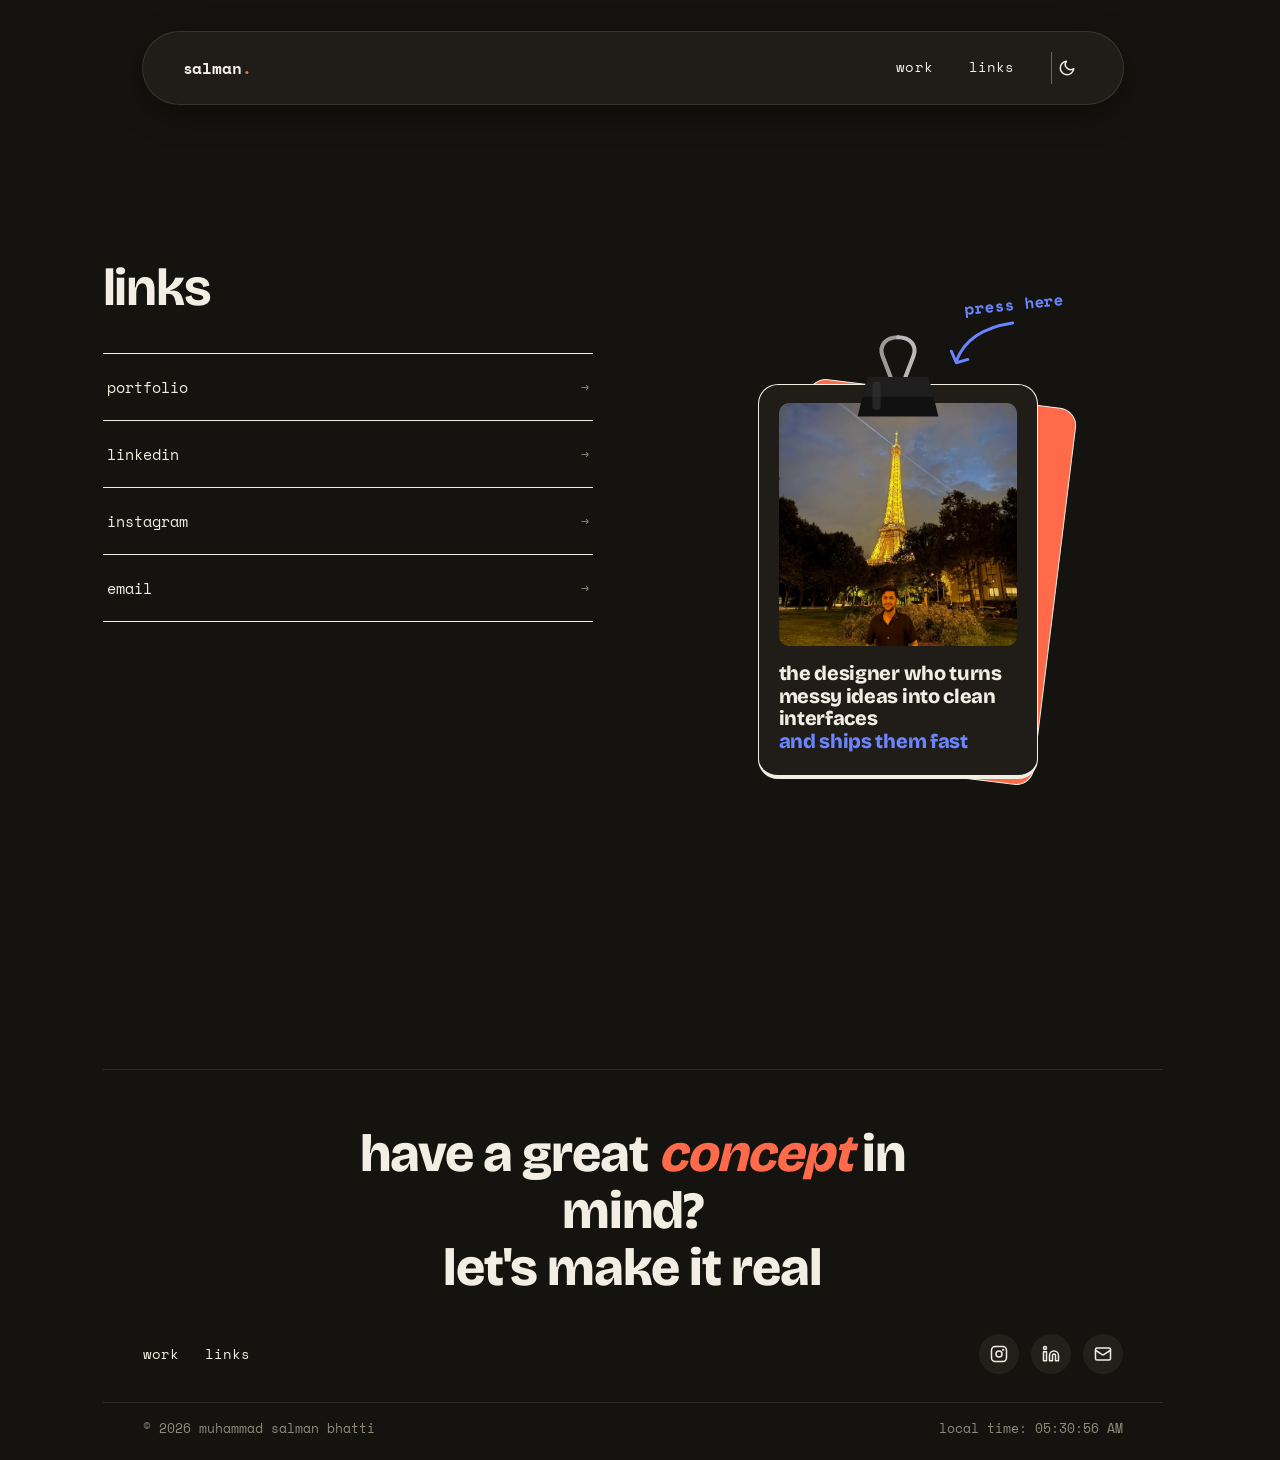
==== commit b8bc6854: "Add files via upload" ====
--- a/links.html
+++ b/links.html
@@ -3,8 +3,8 @@
 <head>
 <meta charset="UTF-8"/>
 <meta name="viewport" content="width=device-width, initial-scale=1.0"/>
-<meta name="description" content="Salman Bhatti — UX/UI Designer based in Germany. Portfolio of enterprise product design, systems, and end-to-end user experience work."/>
-<title>Salman Bhatti Portfolio</title>
+<meta name="description" content="Muhammad Salman Bhatti — UX/UI Designer based in Germany. Portfolio of enterprise product design, systems, and end-to-end user experience work."/>
+<title>Muhammad Salman Bhatti Portfolio</title>
 <link rel="icon" href="favicon.svg" type="image/svg+xml">
 <link rel="icon" href="favicon-32.png" sizes="32x32" type="image/png">
 <link rel="apple-touch-icon" href="apple-touch-icon.png">
@@ -86,7 +86,7 @@
 
         <!-- Main white card -->
         <div class="card">
-          <img class="photo" src="about/photo1.jpeg" alt="Salman Bhatti" />
+          <img class="photo" src="about/photo1.jpeg" alt="Muhammad Salman Bhatti" />
           <h1 class="headline">
             The designer who turns messy ideas into clean interfaces<br />
             <span class="accent">and ships them fast</span>
@@ -135,7 +135,7 @@
   </div>
 
   <div class="footer-bottom">
-    <span>© 2026 salman bhatti</span>
+    <span>© 2026 muhammad salman bhatti</span>
     <span id="footerLocalTime"></span>
   </div>
 
